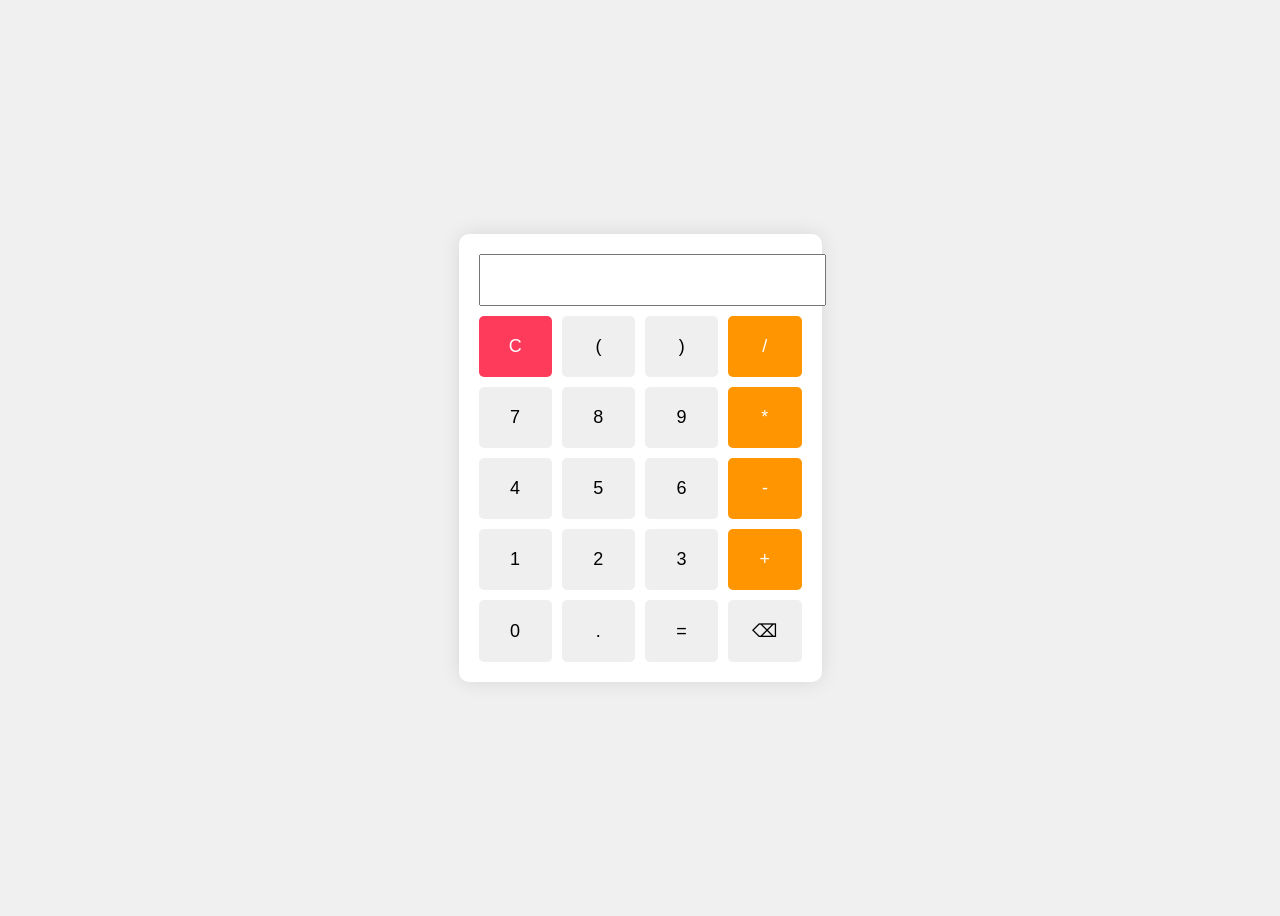
==== index.html @ 475ffd67 "Ajout du fichier index.html pour la calculatrice" ====
<!DOCTYPE html>
<html lang="fr">
<head>
    <meta charset="UTF-8">
    <meta name="viewport" content="width=device-width, initial-scale=1.0">
    <title>Calculatrice Simple</title>
    <style>
        body { font-family: Arial, sans-serif; display: flex; justify-content: center; align-items: center; height: 100vh; background: #f0f0f0; }
        .calculator { background: #fff; padding: 20px; border-radius: 10px; box-shadow: 0 0 20px rgba(0,0,0,0.1); }
        input { width: 100%; padding: 10px; font-size: 24px; text-align: right; margin-bottom: 10px; }
        .buttons { display: grid; grid-template-columns: repeat(4, 1fr); gap: 10px; }
        button { padding: 20px; font-size: 18px; border: none; border-radius: 5px; cursor: pointer; }
        button:hover { background: #e0e0e0; }
        .operator { background: #ff9500; color: white; }
        .operator:hover { background: #e08600; }
        .clear { background: #ff3b5c; color: white; }
    </style>
</head>
<body>
    <div class="calculator">
        <input type="text" id="display" readonly>
        <div class="buttons">
            <button class="clear" onclick="clearDisplay()">C</button>
            <button onclick="appendToDisplay('(')">(</button>
            <button onclick="appendToDisplay(')')">)</button>
            <button class="operator" onclick="appendToDisplay('/')">/</button>
            
            <button onclick="appendToDisplay('7')">7</button>
            <button onclick="appendToDisplay('8')">8</button>
            <button onclick="appendToDisplay('9')">9</button>
            <button class="operator" onclick="appendToDisplay('*')">*</button>
            
            <button onclick="appendToDisplay('4')">4</button>
            <button onclick="appendToDisplay('5')">5</button>
            <button onclick="appendToDisplay('6')">6</button>
            <button class="operator" onclick="appendToDisplay('-')">-</button>
            
            <button onclick="appendToDisplay('1')">1</button>
            <button onclick="appendToDisplay('2')">2</button>
            <button onclick="appendToDisplay('3')">3</button>
            <button class="operator" onclick="appendToDisplay('+')">+</button>
            
            <button onclick="appendToDisplay('0')">0</button>
            <button onclick="appendToDisplay('.')">.</button>
            <button onclick="calculate()">=</button>
            <button onclick="deleteLast()">⌫</button>
        </div>
    </div>

    <script>
        let display = document.getElementById('display');

        function appendToDisplay(value) {
            display.value += value;
        }

        function clearDisplay() {
            display.value = '';
        }

        function deleteLast() {
            display.value = display.value.slice(0, -1);
        }

        function calculate() {
            try {
                display.value = eval(display.value);
            } catch (e) {
                display.value = 'Erreur';
            }
        }
    </script>
</body>
</html>
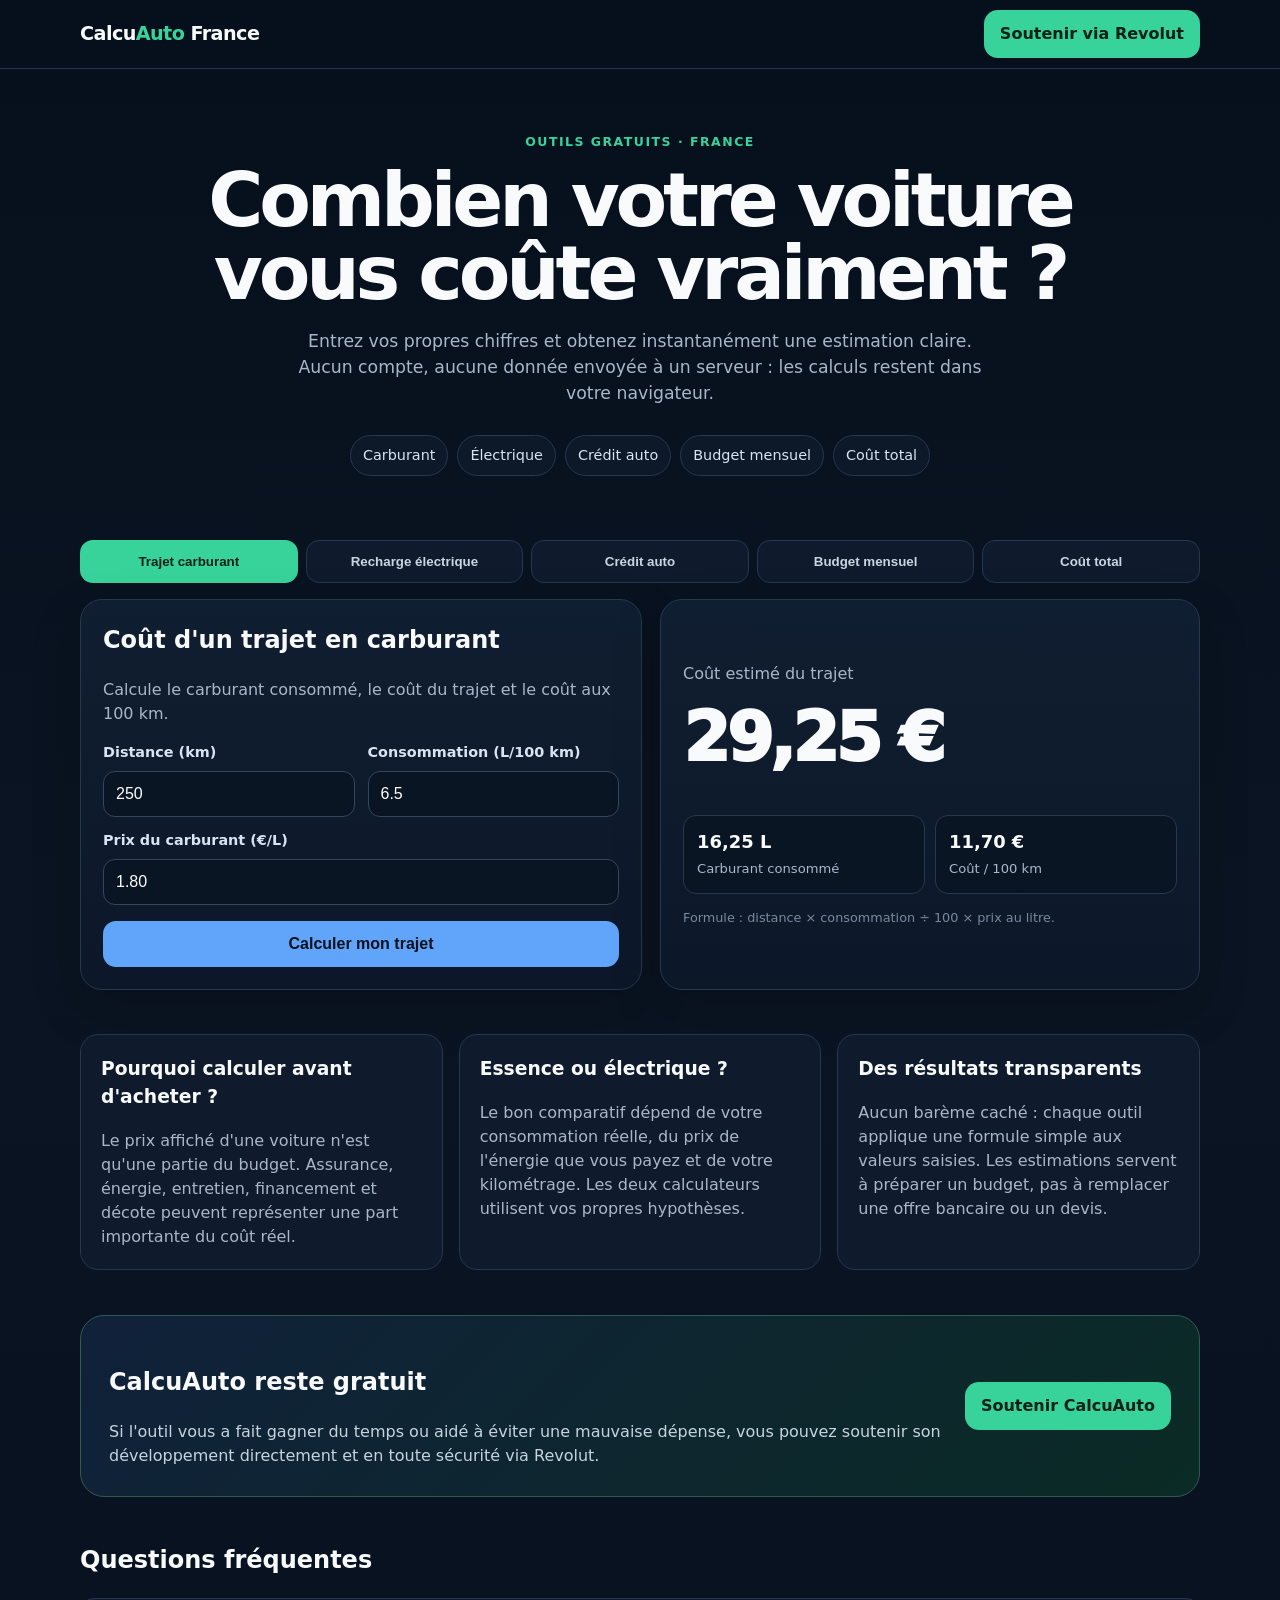
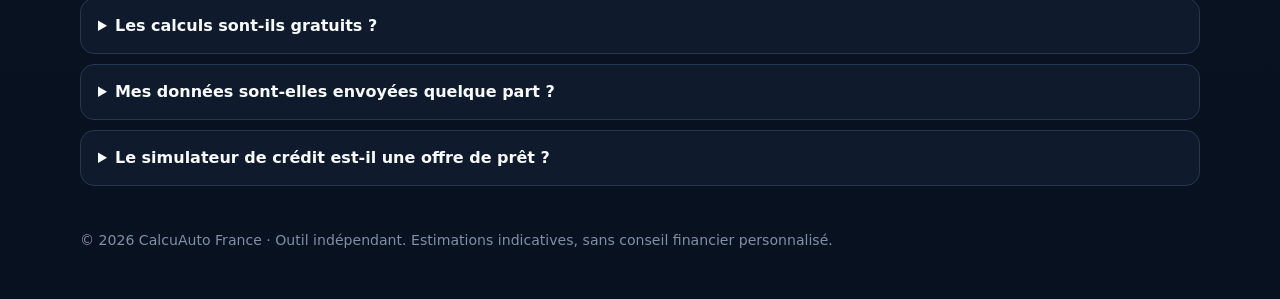
==== commit 82a46c72: "Créer CalcuAuto France avec 5 calculateurs et paiement Revolut" ====
--- a/index.html
+++ b/index.html
@@ -1,74 +1,135 @@
 <!DOCTYPE html>
 <html lang="fr">
 <head>
-    <meta charset="UTF-8">
-    <meta name="viewport" content="width=device-width, initial-scale=1.0">
-    <title>Calculatrice Simple</title>
-    <style>
-        body { font-family: Arial, sans-serif; display: flex; justify-content: center; align-items: center; height: 100vh; background: #f0f0f0; }
-        .calculator { background: #fff; padding: 20px; border-radius: 10px; box-shadow: 0 0 20px rgba(0,0,0,0.1); }
-        input { width: 100%; padding: 10px; font-size: 24px; text-align: right; margin-bottom: 10px; }
-        .buttons { display: grid; grid-template-columns: repeat(4, 1fr); gap: 10px; }
-        button { padding: 20px; font-size: 18px; border: none; border-radius: 5px; cursor: pointer; }
-        button:hover { background: #e0e0e0; }
-        .operator { background: #ff9500; color: white; }
-        .operator:hover { background: #e08600; }
-        .clear { background: #ff3b5c; color: white; }
-    </style>
+  <meta charset="utf-8">
+  <meta name="viewport" content="width=device-width,initial-scale=1">
+  <meta name="description" content="CalcuAuto France : calculez gratuitement le coût d'un trajet, d'une recharge électrique, d'un crédit auto, votre budget voiture mensuel et le coût total de possession.">
+  <meta name="theme-color" content="#0f172a">
+  <link rel="canonical" href="https://chasmet.github.io/calculatrice-simple/">
+  <link rel="manifest" href="manifest.webmanifest">
+  <title>CalcuAuto France — Calcul coût voiture, carburant, recharge et crédit auto</title>
+  <script type="application/ld+json">
+  {
+    "@context":"https://schema.org",
+    "@type":"WebApplication",
+    "name":"CalcuAuto France",
+    "applicationCategory":"FinanceApplication",
+    "operatingSystem":"Any",
+    "offers":{"@type":"Offer","price":"0","priceCurrency":"EUR"},
+    "description":"Cinq calculateurs gratuits pour estimer le budget et le coût d'utilisation d'une voiture."
+  }
+  </script>
+  <style>
+    :root{--bg:#07111f;--panel:#0f1b2d;--card:#142238;--text:#f8fafc;--muted:#a9b7ca;--line:#263750;--accent:#37d39a;--accent2:#60a5fa;--danger:#fb7185}
+    *{box-sizing:border-box}html{scroll-behavior:smooth}body{margin:0;font-family:Inter,system-ui,-apple-system,Segoe UI,Roboto,Arial,sans-serif;background:linear-gradient(180deg,#06101d,#0a1422 48%,#07111f);color:var(--text);line-height:1.5}
+    a{color:inherit}.wrap{width:min(1120px,calc(100% - 28px));margin:auto}.top{position:sticky;top:0;z-index:20;background:rgba(7,17,31,.9);backdrop-filter:blur(14px);border-bottom:1px solid var(--line)}
+    .nav{min-height:68px;display:flex;align-items:center;justify-content:space-between;gap:16px}.brand{font-weight:900;letter-spacing:-.03em;font-size:1.2rem}.brand span{color:var(--accent)}
+    .support,.primary{display:inline-flex;align-items:center;justify-content:center;text-decoration:none;border:0;border-radius:14px;padding:12px 16px;font-weight:800;cursor:pointer;background:var(--accent);color:#052016}.support:hover,.primary:hover{filter:brightness(1.07)}
+    .hero{padding:64px 0 34px;text-align:center}.eyebrow{color:var(--accent);font-weight:800;text-transform:uppercase;letter-spacing:.12em;font-size:.78rem}.hero h1{font-size:clamp(2.25rem,7vw,4.7rem);line-height:.98;letter-spacing:-.055em;margin:12px auto 18px;max-width:920px}.hero p{max-width:720px;margin:auto;color:var(--muted);font-size:1.08rem}
+    .pills{display:flex;gap:9px;flex-wrap:wrap;justify-content:center;margin:28px auto 0}.pill{border:1px solid var(--line);background:#0d1929;border-radius:999px;padding:9px 12px;color:#d9e4f2;font-size:.9rem}
+    .tabs{display:grid;grid-template-columns:repeat(5,1fr);gap:8px;margin:30px 0 16px;overflow:auto}.tab{border:1px solid var(--line);background:var(--panel);color:#cbd5e1;padding:13px 10px;border-radius:13px;font-weight:800;cursor:pointer;white-space:nowrap}.tab.active{background:var(--accent);color:#052016;border-color:transparent}
+    .tool{display:none}.tool.active{display:grid;grid-template-columns:1.02fr .98fr;gap:18px}.card{background:linear-gradient(180deg,#101e31,#0c1828);border:1px solid var(--line);border-radius:22px;padding:22px;box-shadow:0 18px 50px rgba(0,0,0,.18)}
+    .card h2,.card h3{margin-top:0}.card p{color:var(--muted)}.grid{display:grid;grid-template-columns:1fr 1fr;gap:13px}.field{display:flex;flex-direction:column;gap:7px}.field.full{grid-column:1/-1}label{font-size:.9rem;font-weight:750;color:#d9e4f2}input{width:100%;border:1px solid #334760;background:#091523;color:white;border-radius:12px;padding:13px 12px;font-size:1rem;outline:none}input:focus{border-color:var(--accent2);box-shadow:0 0 0 3px rgba(96,165,250,.12)}
+    .calc{margin-top:16px;width:100%;padding:14px;border:0;border-radius:13px;background:var(--accent2);color:#07111f;font-weight:900;font-size:1rem;cursor:pointer}.result{display:flex;flex-direction:column;justify-content:center;min-height:270px}.big{font-size:clamp(2.4rem,7vw,4.2rem);font-weight:950;letter-spacing:-.05em;margin:2px 0 8px}.sub{color:var(--muted)}.breakdown{display:grid;grid-template-columns:1fr 1fr;gap:10px;margin-top:18px}.metric{padding:13px;border:1px solid var(--line);border-radius:13px;background:#091523}.metric b{display:block;font-size:1.12rem}.metric span{font-size:.82rem;color:var(--muted)}
+    .content{display:grid;grid-template-columns:repeat(3,1fr);gap:16px;margin:44px 0}.info{background:var(--panel);border:1px solid var(--line);border-radius:18px;padding:20px}.info h3{margin-top:0}.info p{color:var(--muted);margin-bottom:0}.money{margin:45px 0;background:linear-gradient(135deg,#10213a,#0b2b25);border:1px solid #2f5b4f;border-radius:24px;padding:28px;display:grid;grid-template-columns:1fr auto;gap:20px;align-items:center}.money p{color:#c6d4df;margin:7px 0 0}.money a{white-space:nowrap}
+    details{background:var(--panel);border:1px solid var(--line);border-radius:14px;padding:15px 17px;margin:10px 0}summary{cursor:pointer;font-weight:800}details p{color:var(--muted)}footer{padding:34px 0 48px;color:#8090a5;font-size:.88rem}.tiny{font-size:.8rem;color:#78899f;margin-top:14px}
+    @media(max-width:820px){.tool.active{grid-template-columns:1fr}.content{grid-template-columns:1fr}.tabs{grid-template-columns:none;grid-auto-flow:column;grid-auto-columns:max-content}.money{grid-template-columns:1fr}.support{padding:10px 12px}.hero{padding-top:44px}}
+    @media(max-width:520px){.grid{grid-template-columns:1fr}.field.full{grid-column:auto}.breakdown{grid-template-columns:1fr 1fr}.card{padding:17px}.nav{min-height:62px}.hero h1{font-size:2.55rem}}
+  </style>
 </head>
 <body>
-    <div class="calculator">
-        <input type="text" id="display" readonly>
-        <div class="buttons">
-            <button class="clear" onclick="clearDisplay()">C</button>
-            <button onclick="appendToDisplay('(')">(</button>
-            <button onclick="appendToDisplay(')')">)</button>
-            <button class="operator" onclick="appendToDisplay('/')">/</button>
-            
-            <button onclick="appendToDisplay('7')">7</button>
-            <button onclick="appendToDisplay('8')">8</button>
-            <button onclick="appendToDisplay('9')">9</button>
-            <button class="operator" onclick="appendToDisplay('*')">*</button>
-            
-            <button onclick="appendToDisplay('4')">4</button>
-            <button onclick="appendToDisplay('5')">5</button>
-            <button onclick="appendToDisplay('6')">6</button>
-            <button class="operator" onclick="appendToDisplay('-')">-</button>
-            
-            <button onclick="appendToDisplay('1')">1</button>
-            <button onclick="appendToDisplay('2')">2</button>
-            <button onclick="appendToDisplay('3')">3</button>
-            <button class="operator" onclick="appendToDisplay('+')">+</button>
-            
-            <button onclick="appendToDisplay('0')">0</button>
-            <button onclick="appendToDisplay('.')">.</button>
-            <button onclick="calculate()">=</button>
-            <button onclick="deleteLast()">⌫</button>
-        </div>
-    </div>
+<header class="top"><div class="wrap nav"><div class="brand">Calcu<span>Auto</span> France</div><a class="support" href="https://checkout.revolut.com/pay/7a23980e-fa26-4363-93e7-eb50548139d9" target="_blank" rel="noopener sponsored">Soutenir via Revolut</a></div></header>
+<main class="wrap">
+  <section class="hero">
+    <div class="eyebrow">Outils gratuits · France</div>
+    <h1>Combien votre voiture vous coûte vraiment&nbsp;?</h1>
+    <p>Entrez vos propres chiffres et obtenez instantanément une estimation claire. Aucun compte, aucune donnée envoyée à un serveur : les calculs restent dans votre navigateur.</p>
+    <div class="pills"><span class="pill">Carburant</span><span class="pill">Électrique</span><span class="pill">Crédit auto</span><span class="pill">Budget mensuel</span><span class="pill">Coût total</span></div>
+  </section>
 
-    <script>
-        let display = document.getElementById('display');
+  <div class="tabs" role="tablist" aria-label="Calculateurs">
+    <button class="tab active" data-tool="fuel">Trajet carburant</button>
+    <button class="tab" data-tool="ev">Recharge électrique</button>
+    <button class="tab" data-tool="loan">Crédit auto</button>
+    <button class="tab" data-tool="monthly">Budget mensuel</button>
+    <button class="tab" data-tool="tco">Coût total</button>
+  </div>
 
-        function appendToDisplay(value) {
-            display.value += value;
-        }
+  <section id="fuel" class="tool active">
+    <div class="card"><h2>Coût d'un trajet en carburant</h2><p>Calcule le carburant consommé, le coût du trajet et le coût aux 100 km.</p><div class="grid">
+      <div class="field"><label for="f-distance">Distance (km)</label><input id="f-distance" type="number" min="0" step="1" value="250"></div>
+      <div class="field"><label for="f-cons">Consommation (L/100 km)</label><input id="f-cons" type="number" min="0" step="0.1" value="6.5"></div>
+      <div class="field full"><label for="f-price">Prix du carburant (€/L)</label><input id="f-price" type="number" min="0" step="0.001" value="1.80"></div>
+    </div><button class="calc" onclick="fuelCalc()">Calculer mon trajet</button></div>
+    <div class="card result"><span class="sub">Coût estimé du trajet</span><div class="big" id="f-total">29,25 €</div><div class="breakdown"><div class="metric"><b id="f-liters">16,25 L</b><span>Carburant consommé</span></div><div class="metric"><b id="f-100">11,70 €</b><span>Coût / 100 km</span></div></div><div class="tiny">Formule : distance × consommation ÷ 100 × prix au litre.</div></div>
+  </section>
 
-        function clearDisplay() {
-            display.value = '';
-        }
+  <section id="ev" class="tool">
+    <div class="card"><h2>Coût d'un trajet en voiture électrique</h2><p>Estime l'énergie utilisée et le prix d'un trajet selon votre tarif de recharge.</p><div class="grid">
+      <div class="field"><label for="e-distance">Distance (km)</label><input id="e-distance" type="number" min="0" step="1" value="250"></div>
+      <div class="field"><label for="e-cons">Consommation (kWh/100 km)</label><input id="e-cons" type="number" min="0" step="0.1" value="17"></div>
+      <div class="field full"><label for="e-price">Prix de l'électricité (€/kWh)</label><input id="e-price" type="number" min="0" step="0.001" value="0.25"></div>
+    </div><button class="calc" onclick="evCalc()">Calculer la recharge</button></div>
+    <div class="card result"><span class="sub">Coût estimé du trajet</span><div class="big" id="e-total">10,63 €</div><div class="breakdown"><div class="metric"><b id="e-kwh">42,50 kWh</b><span>Énergie utilisée</span></div><div class="metric"><b id="e-100">4,25 €</b><span>Coût / 100 km</span></div></div><div class="tiny">Le prix réel varie selon les pertes de recharge et le tarif de la borne ou du domicile.</div></div>
+  </section>
 
-        function deleteLast() {
-            display.value = display.value.slice(0, -1);
-        }
+  <section id="loan" class="tool">
+    <div class="card"><h2>Mensualité d'un crédit auto</h2><p>Simulation mathématique simple à partir du montant financé, du taux annuel et de la durée.</p><div class="grid">
+      <div class="field"><label for="l-amount">Montant emprunté (€)</label><input id="l-amount" type="number" min="0" step="100" value="20000"></div>
+      <div class="field"><label for="l-rate">Taux annuel (%)</label><input id="l-rate" type="number" min="0" step="0.01" value="5.5"></div>
+      <div class="field full"><label for="l-months">Durée (mois)</label><input id="l-months" type="number" min="1" step="1" value="60"></div>
+    </div><button class="calc" onclick="loanCalc()">Calculer le crédit</button></div>
+    <div class="card result"><span class="sub">Mensualité estimée</span><div class="big" id="l-monthly">382,02 €</div><div class="breakdown"><div class="metric"><b id="l-total">22 921,20 €</b><span>Total remboursé</span></div><div class="metric"><b id="l-interest">2 921,20 €</b><span>Intérêts estimés</span></div></div><div class="tiny">Simulation indicative hors assurance, frais de dossier et autres coûts contractuels.</div></div>
+  </section>
 
-        function calculate() {
-            try {
-                display.value = eval(display.value);
-            } catch (e) {
-                display.value = 'Erreur';
-            }
-        }
-    </script>
+  <section id="monthly" class="tool">
+    <div class="card"><h2>Budget voiture mensuel</h2><p>Regroupez les dépenses récurrentes pour voir le coût mensuel réel de votre véhicule.</p><div class="grid">
+      <div class="field"><label for="m-loan">Crédit / LOA (€)</label><input id="m-loan" type="number" min="0" value="300"></div>
+      <div class="field"><label for="m-fuel">Carburant / recharge (€)</label><input id="m-fuel" type="number" min="0" value="160"></div>
+      <div class="field"><label for="m-ins">Assurance (€)</label><input id="m-ins" type="number" min="0" value="70"></div>
+      <div class="field"><label for="m-park">Parking / péage (€)</label><input id="m-park" type="number" min="0" value="30"></div>
+      <div class="field"><label for="m-maint">Entretien annuel (€)</label><input id="m-maint" type="number" min="0" value="900"></div>
+      <div class="field"><label for="m-other">Autres frais annuels (€)</label><input id="m-other" type="number" min="0" value="300"></div>
+    </div><button class="calc" onclick="monthlyCalc()">Calculer mon budget</button></div>
+    <div class="card result"><span class="sub">Budget voiture mensuel</span><div class="big" id="m-total">660,00 €</div><div class="breakdown"><div class="metric"><b id="m-year">7 920,00 €</b><span>Par an</span></div><div class="metric"><b id="m-day">21,70 €</b><span>Par jour</span></div></div><div class="tiny">Les dépenses annuelles sont divisées par 12 pour les intégrer au budget mensuel.</div></div>
+  </section>
+
+  <section id="tco" class="tool">
+    <div class="card"><h2>Coût total de possession</h2><p>Comparez le prix d'achat avec la revente et les dépenses accumulées sur plusieurs années.</p><div class="grid">
+      <div class="field"><label for="t-buy">Prix d'achat (€)</label><input id="t-buy" type="number" min="0" value="25000"></div>
+      <div class="field"><label for="t-resale">Valeur de revente estimée (€)</label><input id="t-resale" type="number" min="0" value="12000"></div>
+      <div class="field"><label for="t-years">Durée de possession (années)</label><input id="t-years" type="number" min="1" value="5"></div>
+      <div class="field"><label for="t-running">Dépenses annuelles (€)</label><input id="t-running" type="number" min="0" value="4500"></div>
+    </div><button class="calc" onclick="tcoCalc()">Calculer le coût total</button></div>
+    <div class="card result"><span class="sub">Coût total estimé</span><div class="big" id="t-total">35 500,00 €</div><div class="breakdown"><div class="metric"><b id="t-month">591,67 €</b><span>Coût moyen / mois</span></div><div class="metric"><b id="t-dep">13 000,00 €</b><span>Décote estimée</span></div></div><div class="tiny">Coût total = prix d'achat − valeur de revente + dépenses sur la période.</div></div>
+  </section>
+
+  <section class="content">
+    <article class="info"><h3>Pourquoi calculer avant d'acheter ?</h3><p>Le prix affiché d'une voiture n'est qu'une partie du budget. Assurance, énergie, entretien, financement et décote peuvent représenter une part importante du coût réel.</p></article>
+    <article class="info"><h3>Essence ou électrique ?</h3><p>Le bon comparatif dépend de votre consommation réelle, du prix de l'énergie que vous payez et de votre kilométrage. Les deux calculateurs utilisent vos propres hypothèses.</p></article>
+    <article class="info"><h3>Des résultats transparents</h3><p>Aucun barème caché : chaque outil applique une formule simple aux valeurs saisies. Les estimations servent à préparer un budget, pas à remplacer une offre bancaire ou un devis.</p></article>
+  </section>
+
+  <section class="money"><div><h2>CalcuAuto reste gratuit</h2><p>Si l'outil vous a fait gagner du temps ou aidé à éviter une mauvaise dépense, vous pouvez soutenir son développement directement et en toute sécurité via Revolut.</p></div><a class="primary" href="https://checkout.revolut.com/pay/7a23980e-fa26-4363-93e7-eb50548139d9" target="_blank" rel="noopener sponsored">Soutenir CalcuAuto</a></section>
+
+  <section aria-labelledby="faq"><h2 id="faq">Questions fréquentes</h2>
+    <details><summary>Les calculs sont-ils gratuits ?</summary><p>Oui. Les cinq calculateurs sont utilisables sans inscription.</p></details>
+    <details><summary>Mes données sont-elles envoyées quelque part ?</summary><p>Non. Les calculs sont réalisés localement par JavaScript dans le navigateur. Le site ne demande ni nom, ni e-mail, ni création de compte.</p></details>
+    <details><summary>Le simulateur de crédit est-il une offre de prêt ?</summary><p>Non. Il s'agit d'une estimation mathématique. Le coût réel d'un financement dépend du contrat proposé par le prêteur, des frais et éventuellement de l'assurance.</p></details>
+  </section>
+</main>
+<footer><div class="wrap">© 2026 CalcuAuto France · Outil indépendant. Estimations indicatives, sans conseil financier personnalisé.</div></footer>
+<script>
+  const euro=n=>new Intl.NumberFormat('fr-FR',{style:'currency',currency:'EUR'}).format(Number.isFinite(n)?n:0);
+  const num=(id)=>Math.max(0,parseFloat(document.getElementById(id).value)||0);
+  const fixed=(n,d=2)=>new Intl.NumberFormat('fr-FR',{minimumFractionDigits:d,maximumFractionDigits:d}).format(n);
+  document.querySelectorAll('.tab').forEach(b=>b.addEventListener('click',()=>{document.querySelectorAll('.tab').forEach(x=>x.classList.remove('active'));document.querySelectorAll('.tool').forEach(x=>x.classList.remove('active'));b.classList.add('active');document.getElementById(b.dataset.tool).classList.add('active');}));
+  function fuelCalc(){const d=num('f-distance'),c=num('f-cons'),p=num('f-price'),lit=d*c/100,total=lit*p;document.getElementById('f-total').textContent=euro(total);document.getElementById('f-liters').textContent=fixed(lit)+' L';document.getElementById('f-100').textContent=euro(c*p)}
+  function evCalc(){const d=num('e-distance'),c=num('e-cons'),p=num('e-price'),k=d*c/100,total=k*p;document.getElementById('e-total').textContent=euro(total);document.getElementById('e-kwh').textContent=fixed(k)+' kWh';document.getElementById('e-100').textContent=euro(c*p)}
+  function loanCalc(){const a=num('l-amount'),annual=num('l-rate')/100,months=Math.max(1,Math.round(num('l-months'))),r=annual/12;let m=r===0?a/months:a*r/(1-Math.pow(1+r,-months));const total=m*months;document.getElementById('l-monthly').textContent=euro(m);document.getElementById('l-total').textContent=euro(total);document.getElementById('l-interest').textContent=euro(Math.max(0,total-a))}
+  function monthlyCalc(){const monthly=num('m-loan')+num('m-fuel')+num('m-ins')+num('m-park')+(num('m-maint')+num('m-other'))/12;document.getElementById('m-total').textContent=euro(monthly);document.getElementById('m-year').textContent=euro(monthly*12);document.getElementById('m-day').textContent=euro(monthly*12/365)}
+  function tcoCalc(){const buy=num('t-buy'),resale=num('t-resale'),years=Math.max(1,num('t-years')),running=num('t-running'),dep=Math.max(0,buy-resale),total=dep+running*years;document.getElementById('t-total').textContent=euro(total);document.getElementById('t-month').textContent=euro(total/(years*12));document.getElementById('t-dep').textContent=euro(dep)}
+  fuelCalc();evCalc();loanCalc();monthlyCalc();tcoCalc();
+</script>
 </body>
-</html>+</html>
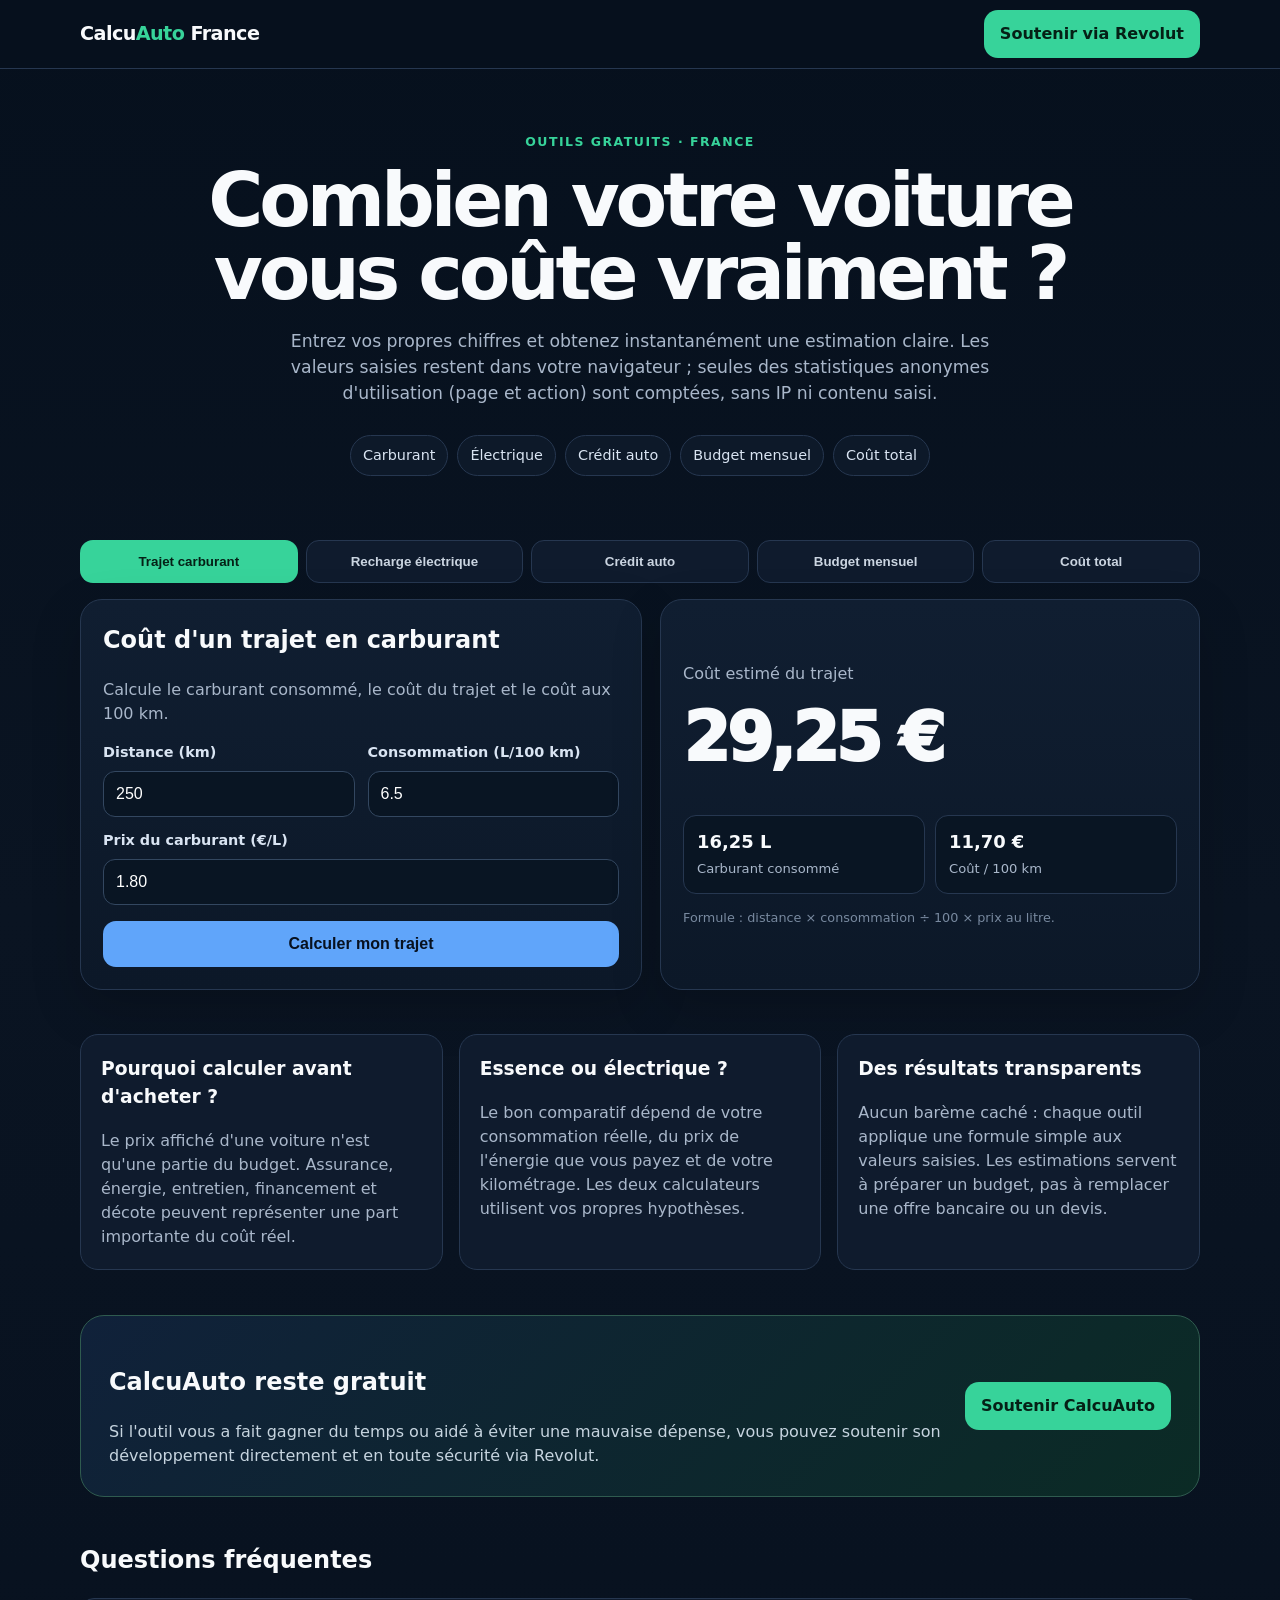
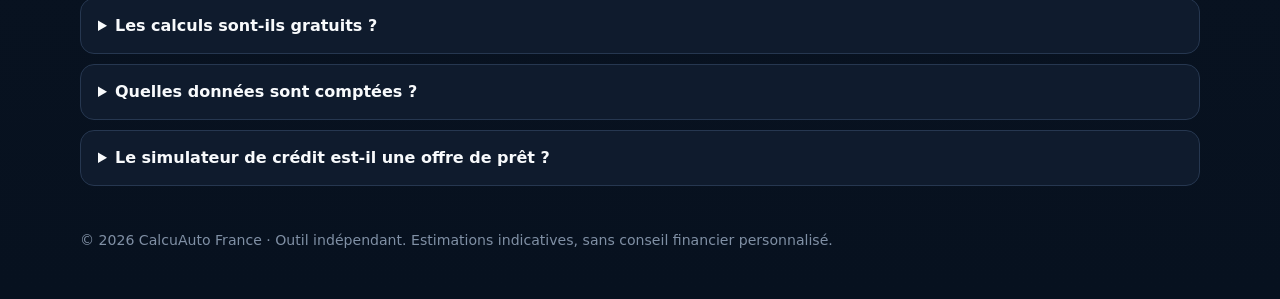
==== commit b0bfa2fe: "Clarifier la mesure anonyme des clics" ====
--- a/index.html
+++ b/index.html
@@ -5,7 +5,7 @@
   <meta name="viewport" content="width=device-width,initial-scale=1">
   <meta name="description" content="CalcuAuto France : calculez gratuitement le coût d'un trajet, d'une recharge électrique, d'un crédit auto, votre budget voiture mensuel et le coût total de possession.">
   <meta name="theme-color" content="#0f172a">
-  <link rel="canonical" href="https://chasmet.github.io/calculatrice-simple/">
+  <link rel="canonical" href="https://calcuauto-france.onrender.com/">
   <link rel="manifest" href="manifest.webmanifest">
   <title>CalcuAuto France — Calcul coût voiture, carburant, recharge et crédit auto</title>
   <script type="application/ld+json">
@@ -43,7 +43,7 @@
   <section class="hero">
     <div class="eyebrow">Outils gratuits · France</div>
     <h1>Combien votre voiture vous coûte vraiment&nbsp;?</h1>
-    <p>Entrez vos propres chiffres et obtenez instantanément une estimation claire. Aucun compte, aucune donnée envoyée à un serveur : les calculs restent dans votre navigateur.</p>
+    <p>Entrez vos propres chiffres et obtenez instantanément une estimation claire. Les valeurs saisies restent dans votre navigateur ; seules des statistiques anonymes d'utilisation (page et action) sont comptées, sans IP ni contenu saisi.</p>
     <div class="pills"><span class="pill">Carburant</span><span class="pill">Électrique</span><span class="pill">Crédit auto</span><span class="pill">Budget mensuel</span><span class="pill">Coût total</span></div>
   </section>
 
@@ -114,11 +114,12 @@
 
   <section aria-labelledby="faq"><h2 id="faq">Questions fréquentes</h2>
     <details><summary>Les calculs sont-ils gratuits ?</summary><p>Oui. Les cinq calculateurs sont utilisables sans inscription.</p></details>
-    <details><summary>Mes données sont-elles envoyées quelque part ?</summary><p>Non. Les calculs sont réalisés localement par JavaScript dans le navigateur. Le site ne demande ni nom, ni e-mail, ni création de compte.</p></details>
+    <details><summary>Quelles données sont comptées ?</summary><p>Les valeurs saisies dans les calculateurs ne sont pas envoyées au serveur. CalcuAuto compte uniquement, de façon anonyme, la page consultée et certaines actions comme « Calculer » ou « Soutenir ». Aucun nom, e-mail, adresse IP ou contenu saisi n'est enregistré par ce compteur.</p></details>
     <details><summary>Le simulateur de crédit est-il une offre de prêt ?</summary><p>Non. Il s'agit d'une estimation mathématique. Le coût réel d'un financement dépend du contrat proposé par le prêteur, des frais et éventuellement de l'assurance.</p></details>
   </section>
 </main>
 <footer><div class="wrap">© 2026 CalcuAuto France · Outil indépendant. Estimations indicatives, sans conseil financier personnalisé.</div></footer>
+<script src="analytics.js" defer></script>
 <script>
   const euro=n=>new Intl.NumberFormat('fr-FR',{style:'currency',currency:'EUR'}).format(Number.isFinite(n)?n:0);
   const num=(id)=>Math.max(0,parseFloat(document.getElementById(id).value)||0);
